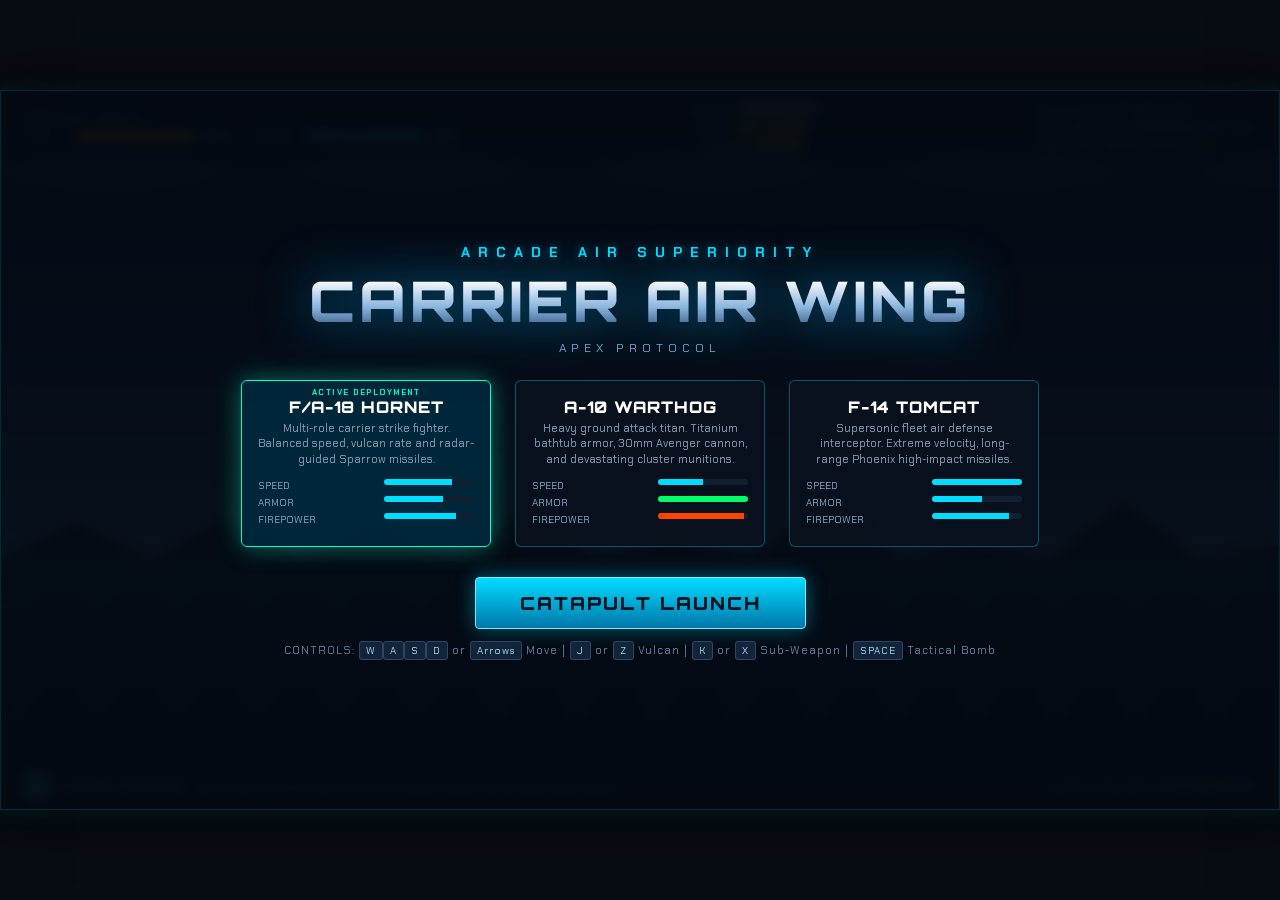
==== index.html @ 788276e0 "feat(caw): implement Carrier Air Wing Apex Protocol engine" ====
<!DOCTYPE html>
<html lang="en">
<head>
  <meta charset="UTF-8">
  <meta name="viewport" content="width=device-width, initial-scale=1.0, maximum-scale=1.0, user-scalable=no">
  <title>Carrier Air Wing: Apex Protocol</title>
  <link rel="preconnect" href="https://fonts.googleapis.com">
  <link rel="preconnect" href="https://fonts.gstatic.com" crossorigin>
  <link href="https://fonts.googleapis.com/css2?family=Chakra+Petch:ital,wght@0,400;0,600;0,700;1,700&family=Orbitron:wght@700;900&display=swap" rel="stylesheet">
  <link rel="stylesheet" href="css/style.css">
</head>
<body>
  <div id="game-container">
    <canvas id="gameCanvas" width="1280" height="720"></canvas>
    
    <!-- Top HUD Overlay -->
    <div id="hud-top" class="ui-layer">
      <div class="hud-block player-info">
        <div class="hud-tag">CALLSIGN: <span id="hud-callsign">VIPER-1</span></div>
        <div class="hud-bars">
          <div class="bar-container fuel-bar-wrap">
            <span class="bar-label">FUEL</span>
            <div class="bar-track"><div id="hud-fuel" class="bar-fill fuel-fill"></div></div>
            <span id="hud-fuel-text" class="bar-num">100%</span>
          </div>
          <div class="bar-container shield-bar-wrap">
            <span class="bar-label">ARMOR</span>
            <div class="bar-track"><div id="hud-shield" class="bar-fill shield-fill"></div></div>
            <span id="hud-shield-text" class="bar-num">100%</span>
          </div>
        </div>
      </div>

      <div class="hud-block score-board">
        <div class="hud-item"><span class="lbl">SCORE</span><span id="hud-score" class="val">0000000</span></div>
        <div class="hud-item"><span class="lbl">HIGH</span><span id="hud-highscore" class="val gold">0075000</span></div>
        <div class="hud-item"><span class="lbl">FUNDS</span><span id="hud-gold" class="val gold">$1500</span></div>
      </div>

      <div class="hud-block weapon-status">
        <div class="hud-tag">PRIMARY GUN: <span id="hud-vulcan-level">MK-1 LVL 1</span></div>
        <div class="hud-tag">SUB-WEAPON: <span id="hud-sub-name">SPARROW AAM</span> (<span id="hud-sub-ammo">24</span>)</div>
        <div class="hud-tag special-bomb">TACTICAL BOMB [SPACE]: <span id="hud-bombs">3</span></div>
      </div>
    </div>

    <!-- Boss Warning Overlay -->
    <div id="boss-warning" class="screen-flash-banner">
      <div class="warning-tape top">WARNING // WARNING // WARNING // WARNING // WARNING</div>
      <div class="warning-content">
        <div class="warning-title">EMERGENCY DETECTED</div>
        <div id="boss-warning-sub" class="warning-sub">MASSIVE AIRBORNE DREADNOUGHT INCOMING</div>
      </div>
      <div class="warning-tape bottom">WARNING // WARNING // WARNING // WARNING // WARNING</div>
    </div>

    <!-- Boss Health Bar -->
    <div id="boss-health-bar">
      <div class="boss-title-row">
        <span id="boss-name" class="boss-name">STRATOSPHERIC FORTRESS</span>
        <span class="boss-tag">TARGET THREAT: CRITICAL</span>
      </div>
      <div class="boss-track">
        <div id="boss-health-fill" class="boss-fill"></div>
      </div>
    </div>

    <!-- Bottom HUD / Radio Comms -->
    <div id="hud-bottom">
      <div class="comm-feed">
        <div class="comm-avatar">HQ</div>
        <div class="comm-text"><span id="comm-speaker" class="comm-speaker">CARRIER COMMAND:</span> <span id="comm-text">Flight wing prepped for catapult launch. Intercept hostile formations!</span></div>
      </div>
      <div class="hud-tag">FLIGHT VECTOR: <span style="color:#00ffcc;">SECTOR BRAVO</span></div>
    </div>

    <!-- Title / Deployment Screen -->
    <div id="title-screen" class="screen-modal">
      <div class="game-logo">
        <div class="logo-sub">ARCADE AIR SUPERIORITY</div>
        <div class="logo-main">CARRIER AIR WING</div>
        <div style="font-size:12px; letter-spacing:5px; color:#6fa8dc; margin-top:4px;">APEX PROTOCOL</div>
      </div>

      <div class="hangar-select">
        <!-- F/A-18 Card -->
        <div class="plane-card selected" data-plane="f18">
          <div class="plane-name">F/A-18 HORNET</div>
          <div class="plane-desc">Multi-role carrier strike fighter. Balanced speed, vulcan rate and radar-guided Sparrow missiles.</div>
          <div class="plane-stat-row"><span>SPEED</span><div class="stat-bar"><div class="stat-bar-fill" style="width:75%;"></div></div></div>
          <div class="plane-stat-row"><span>ARMOR</span><div class="stat-bar"><div class="stat-bar-fill" style="width:65%;"></div></div></div>
          <div class="plane-stat-row"><span>FIREPOWER</span><div class="stat-bar"><div class="stat-bar-fill" style="width:80%;"></div></div></div>
        </div>

        <!-- A-10 Card -->
        <div class="plane-card" data-plane="a10">
          <div class="plane-name">A-10 WARTHOG</div>
          <div class="plane-desc">Heavy ground attack titan. Titanium bathtub armor, 30mm Avenger cannon, and devastating cluster munitions.</div>
          <div class="plane-stat-row"><span>SPEED</span><div class="stat-bar"><div class="stat-bar-fill" style="width:50%;"></div></div></div>
          <div class="plane-stat-row"><span>ARMOR</span><div class="stat-bar"><div class="stat-bar-fill" style="width:100%; background:#00ff66;"></div></div></div>
          <div class="plane-stat-row"><span>FIREPOWER</span><div class="stat-bar"><div class="stat-bar-fill" style="width:95%; background:#ff4400;"></div></div></div>
        </div>

        <!-- F-14 Card -->
        <div class="plane-card" data-plane="f14">
          <div class="plane-name">F-14 TOMCAT</div>
          <div class="plane-desc">Supersonic fleet air defense interceptor. Extreme velocity, long-range Phoenix high-impact missiles.</div>
          <div class="plane-stat-row"><span>SPEED</span><div class="stat-bar"><div class="stat-bar-fill" style="width:100%; background:#00ddff;"></div></div></div>
          <div class="plane-stat-row"><span>ARMOR</span><div class="stat-bar"><div class="stat-bar-fill" style="width:55%;"></div></div></div>
          <div class="plane-stat-row"><span>FIREPOWER</span><div class="stat-bar"><div class="stat-bar-fill" style="width:85%;"></div></div></div>
        </div>
      </div>

      <button id="btn-launch" class="btn-primary">CATAPULT LAUNCH</button>
      <div class="controls-hint">
        CONTROLS: <kbd>W</kbd><kbd>A</kbd><kbd>S</kbd><kbd>D</kbd> or <kbd>Arrows</kbd> Move | <kbd>J</kbd> or <kbd>Z</kbd> Vulcan | <kbd>K</kbd> or <kbd>X</kbd> Sub-Weapon | <kbd>SPACE</kbd> Tactical Bomb
      </div>
    </div>

    <!-- Hangar Armory / Shop Modal -->
    <div id="shop-screen" class="screen-modal hidden">
      <div class="game-logo" style="margin-bottom:14px;">
        <div class="logo-sub">CVN-73 INDEPENDENCE // FLIGHT DECK</div>
        <div class="logo-main" style="font-size:36px;">HANGAR ARMORY</div>
      </div>
      <div style="font-size:16px; margin-bottom:18px;">AVAILABLE FUNDS: <span id="shop-funds" style="color:var(--gold-color); font-weight:900;">$1500</span></div>

      <div class="shop-grid">
        <div class="shop-item-card">
          <div class="shop-item-head">
            <span class="shop-item-title">VULCAN UPGRADE (+1 LVL)</span>
            <span class="shop-item-price">$1200</span>
          </div>
          <p class="shop-item-desc">Increases rotary cannon spread and fire intensity up to Mk-5 Apex firestorm.</p>
          <button class="btn-buy" data-item="vulcan" data-cost="1200">PURCHASE</button>
        </div>

        <div class="shop-item-card">
          <div class="shop-item-head">
            <span class="shop-item-title">MISSILE RESTOCK (+20)</span>
            <span class="shop-item-price">$800</span>
          </div>
          <p class="shop-item-desc">Replenishes guided secondary ordnance racks for heavy strike capability.</p>
          <button class="btn-buy" data-item="missile" data-cost="800">PURCHASE</button>
        </div>

        <div class="shop-item-card">
          <div class="shop-item-head">
            <span class="shop-item-title">TACTICAL BOMB (+1)</span>
            <span class="shop-item-price">$1500</span>
          </div>
          <p class="shop-item-desc">Emergency ordnance that clears all enemy projectiles and inflicts severe blast trauma.</p>
          <button class="btn-buy" data-item="bomb" data-cost="1500">PURCHASE</button>
        </div>

        <div class="shop-item-card">
          <div class="shop-item-head">
            <span class="shop-item-title">ARMOR REPAIR (100%)</span>
            <span class="shop-item-price">$900</span>
          </div>
          <p class="shop-item-desc">Composite ceramic hull patch restores structural durability to maximum.</p>
          <button class="btn-buy" data-item="armor" data-cost="900">PURCHASE</button>
        </div>

        <div class="shop-item-card">
          <div class="shop-item-head">
            <span class="shop-item-title">JP-5 FUEL TANK (100%)</span>
            <span class="shop-item-price">$600</span>
          </div>
          <p class="shop-item-desc">Refills internal aviation fuel tanks to guarantee maximum mission loiter time.</p>
          <button class="btn-buy" data-item="fuel" data-cost="600">PURCHASE</button>
        </div>
      </div>

      <button id="btn-shop-continue" class="btn-primary" style="margin-top:10px;">DEPART CARRIER DECK</button>
    </div>

    <!-- Game Over Screen -->
    <div id="game-over-screen" class="screen-modal hidden">
      <div class="game-logo">
        <div class="logo-sub" style="color:#ff3b30;">MISSION TERMINATED</div>
        <div class="logo-main" style="color:#ff3b30; filter:drop-shadow(0 0 25px rgba(255,0,0,0.8));">AIRCRAFT DESTROYED</div>
      </div>
      <div style="font-size:20px; margin-bottom:24px;">FINAL COMBAT SCORE: <span id="final-score" style="color:#00ddff; font-weight:900;">0000000</span></div>
      <button id="btn-restart" class="btn-primary">SCRAMBLE REPLACEMENT</button>
    </div>

    <!-- Victory Screen -->
    <div id="victory-screen" class="screen-modal hidden">
      <div class="game-logo">
        <div class="logo-sub" style="color:#00ffcc;">AIR THEATER LIBERATED</div>
        <div class="logo-main" style="filter:drop-shadow(0 0 25px rgba(0,255,200,0.8));">MISSION ACCOMPLISHED</div>
      </div>
      <div style="font-size:22px; margin-bottom:24px;">AIR SUPERIORITY SCORE: <span id="victory-score" style="color:var(--gold-color); font-weight:900;">0000000</span></div>
      <p style="color:#8da4be; max-width:600px; text-align:center; margin-bottom:26px; line-height:1.5;">All hostile airborne fortresses and interceptor wings neutralized. The carrier battle group has secured uncontested naval corridors.</p>
      <button id="btn-victory-restart" class="btn-primary">RETURN TO FLIGHT DECK</button>
    </div>
  </div>

  <script src="js/sound.js"></script>
  <script src="js/render.js"></script>
  <script src="js/entities.js"></script>
  <script src="js/stages.js"></script>
  <script src="js/game.js"></script>
</body>
</html>
---- css/style.css ----
:root {
  --primary-color: #0df;
  --primary-glow: rgba(0, 221, 255, 0.4);
  --warning-color: #ff3b30;
  --gold-color: #ffd700;
  --bg-dark: #070b12;
  --panel-bg: rgba(10, 18, 30, 0.88);
  --border-neon: rgba(0, 221, 255, 0.35);
  --font-display: 'Orbitron', -apple-system, BlinkMacSystemFont, "Segoe UI", Roboto, sans-serif;
  --font-mono: 'Chakra Petch', monospace, sans-serif;
}

* {
  box-sizing: border-box;
  margin: 0;
  padding: 0;
  user-select: none;
  -webkit-user-select: none;
}

html, body {
  width: 100%;
  height: 100%;
  overflow: hidden;
  background-color: var(--bg-dark);
  color: #fff;
  font-family: var(--font-mono);
  display: flex;
  align-items: center;
  justify-content: center;
}

#game-container {
  position: relative;
  width: 1280px;
  height: 720px;
  max-width: 100vw;
  max-height: 100vh;
  aspect-ratio: 16 / 9;
  background: #000;
  overflow: hidden;
  box-shadow: 0 0 50px rgba(0, 0, 0, 0.9), 0 0 20px rgba(0, 221, 255, 0.15);
  border: 1px solid rgba(0, 221, 255, 0.2);
}

canvas#gameCanvas {
  display: block;
  width: 100%;
  height: 100%;
  image-rendering: -webkit-optimize-contrast;
  image-rendering: crisp-edges;
}

/* =========================================
   TOP HUD OVERLAY
   ========================================= */
.ui-layer {
  position: absolute;
  pointer-events: none;
  z-index: 10;
}

#hud-top {
  top: 0;
  left: 0;
  right: 0;
  height: 72px;
  display: flex;
  justify-content: space-between;
  align-items: center;
  padding: 8px 24px;
  background: linear-gradient(180deg, rgba(5, 12, 22, 0.95) 0%, rgba(5, 12, 22, 0.7) 70%, transparent 100%);
  border-bottom: 1px solid rgba(0, 221, 255, 0.15);
}

.hud-block {
  display: flex;
  flex-direction: column;
  gap: 4px;
}

.hud-tag {
  font-size: 11px;
  font-weight: 700;
  letter-spacing: 1px;
  color: #8da4be;
  text-transform: uppercase;
}

.hud-tag span {
  color: var(--primary-color);
  font-weight: 900;
}

.hud-tag.special-bomb span {
  color: #ff9500;
}

.hud-bars {
  display: flex;
  gap: 16px;
}

.bar-container {
  display: flex;
  align-items: center;
  gap: 6px;
}

.bar-label {
  font-size: 10px;
  font-weight: 800;
  color: #7b9bb9;
  min-width: 44px;
}

.bar-track {
  width: 120px;
  height: 10px;
  background: rgba(0, 20, 40, 0.8);
  border: 1px solid rgba(0, 221, 255, 0.4);
  border-radius: 2px;
  overflow: hidden;
  box-shadow: inset 0 0 4px rgba(0, 0, 0, 0.8);
}

.bar-fill {
  height: 100%;
  width: 100%;
  transition: width 0.15s ease-out;
}

.fuel-fill {
  background: linear-gradient(90deg, #ff9500, #ffcc00);
  box-shadow: 0 0 6px rgba(255, 204, 0, 0.5);
}

.fuel-fill.critical {
  background: #ff3b30;
  animation: pulse-crit 0.4s infinite alternate;
}

.shield-fill {
  background: linear-gradient(90deg, #0099ff, #00ddff);
  box-shadow: 0 0 6px rgba(0, 221, 255, 0.5);
}

.shield-fill.critical {
  background: #ff3b30;
  animation: pulse-crit 0.4s infinite alternate;
}

@keyframes pulse-crit {
  from { opacity: 0.5; }
  to { opacity: 1; }
}

.bar-num {
  font-size: 11px;
  font-weight: 700;
  min-width: 38px;
  color: #d8e5f2;
}

.score-board {
  align-items: center;
  gap: 2px;
}

.hud-item {
  display: flex;
  gap: 8px;
  font-size: 12px;
}

.hud-item .lbl {
  color: #7694b2;
  font-weight: 700;
}

.hud-item .val {
  font-family: var(--font-display);
  font-weight: 900;
  color: #ffffff;
  letter-spacing: 1px;
}

.hud-item .val.gold {
  color: var(--gold-color);
  text-shadow: 0 0 8px rgba(255, 215, 0, 0.5);
}

/* =========================================
   BOTTOM COCKPIT RADAR & COMMS
   ========================================= */
#hud-bottom {
  position: absolute;
  bottom: 0;
  left: 0;
  right: 0;
  height: 48px;
  padding: 6px 24px;
  display: flex;
  justify-content: space-between;
  align-items: center;
  background: linear-gradient(0deg, rgba(5, 12, 22, 0.95) 0%, rgba(5, 12, 22, 0.6) 80%, transparent 100%);
  border-top: 1px solid rgba(0, 221, 255, 0.1);
  pointer-events: none;
  z-index: 10;
}

.comm-feed {
  display: flex;
  align-items: center;
  gap: 10px;
  font-size: 12px;
}

.comm-avatar {
  width: 24px;
  height: 24px;
  border-radius: 2px;
  background: #00ddff;
  border: 1px solid #fff;
  display: flex;
  align-items: center;
  justify-content: center;
  font-size: 10px;
  font-weight: 900;
  color: #000;
}

.comm-text {
  color: #b9d7ea;
  font-style: italic;
  letter-spacing: 0.5px;
}

.comm-speaker {
  font-weight: 900;
  color: var(--primary-color);
  font-style: normal;
  margin-right: 4px;
}

/* =========================================
   WARNING OVERLAY & BOSS HEALTH
   ========================================= */
.screen-flash-banner {
  position: absolute;
  top: 30%;
  left: 0;
  right: 0;
  transform: translateY(-50%);
  display: none;
  flex-direction: column;
  align-items: center;
  z-index: 25;
  pointer-events: none;
}

.screen-flash-banner.active {
  display: flex;
  animation: banner-zoom 0.5s ease-out;
}

@keyframes banner-zoom {
  0% { transform: translateY(-50%) scale(0.6); opacity: 0; }
  100% { transform: translateY(-50%) scale(1); opacity: 1; }
}

.warning-tape {
  width: 100%;
  background: #ffcc00;
  color: #000;
  font-family: var(--font-display);
  font-weight: 900;
  font-size: 12px;
  padding: 4px 0;
  text-align: center;
  letter-spacing: 6px;
  box-shadow: 0 0 15px rgba(255, 204, 0, 0.6);
}

.warning-content {
  background: rgba(180, 10, 10, 0.85);
  border-top: 3px solid #ff3b30;
  border-bottom: 3px solid #ff3b30;
  width: 100%;
  padding: 16px 0;
  text-align: center;
  box-shadow: 0 0 35px rgba(255, 0, 0, 0.7);
}

.warning-title {
  font-family: var(--font-display);
  font-size: 42px;
  font-weight: 900;
  color: #ffffff;
  letter-spacing: 6px;
  text-shadow: 0 0 20px #ff0000;
  animation: blink 0.3s infinite alternate;
}

.warning-sub {
  font-size: 16px;
  color: #ffcccc;
  letter-spacing: 3px;
  margin-top: 4px;
  font-weight: 700;
}

@keyframes blink {
  from { opacity: 0.8; }
  to { opacity: 1; text-shadow: 0 0 35px #ff3b30; }
}

#boss-health-bar {
  position: absolute;
  top: 80px;
  left: 50%;
  transform: translateX(-50%);
  display: none;
  flex-direction: column;
  align-items: center;
  z-index: 15;
  pointer-events: none;
  width: 650px;
}

#boss-health-bar.active {
  display: flex;
}

.boss-title-row {
  display: flex;
  justify-content: space-between;
  width: 100%;
  margin-bottom: 4px;
}

.boss-name {
  font-family: var(--font-display);
  font-weight: 900;
  font-size: 14px;
  letter-spacing: 2px;
  color: #ff3b30;
  text-shadow: 0 0 10px rgba(255, 59, 48, 0.7);
}

.boss-track {
  width: 100%;
  height: 14px;
  background: rgba(20, 0, 0, 0.8);
  border: 2px solid #ff3b30;
  border-radius: 2px;
  box-shadow: 0 0 12px rgba(255, 59, 48, 0.4);
  overflow: hidden;
}

.boss-fill {
  height: 100%;
  width: 100%;
  background: linear-gradient(90deg, #ff0044, #ff8800);
  transition: width 0.1s linear;
}

/* =========================================
   MENUS / SCREENS (TITLE, SHOP, OVER)
   ========================================= */
.screen-modal {
  position: absolute;
  inset: 0;
  background: rgba(4, 9, 18, 0.94);
  display: flex;
  flex-direction: column;
  align-items: center;
  justify-content: center;
  z-index: 50;
  backdrop-filter: blur(6px);
  padding: 30px;
}

.screen-modal.hidden {
  display: none !important;
}

.game-logo {
  text-align: center;
  margin-bottom: 24px;
}

.logo-sub {
  font-family: var(--font-mono);
  font-size: 14px;
  font-weight: 700;
  color: var(--primary-color);
  letter-spacing: 8px;
  margin-bottom: 4px;
  text-shadow: 0 0 10px var(--primary-glow);
}

.logo-main {
  font-family: var(--font-display);
  font-size: 56px;
  font-weight: 900;
  letter-spacing: 4px;
  background: linear-gradient(180deg, #ffffff 20%, #89b4dd 60%, #1a3c66 100%);
  -webkit-background-clip: text;
  -webkit-text-fill-color: transparent;
  filter: drop-shadow(0 0 25px rgba(0, 180, 255, 0.6));
}

.hangar-select {
  display: flex;
  gap: 24px;
  margin-bottom: 30px;
}

.plane-card {
  width: 250px;
  background: var(--panel-bg);
  border: 1px solid var(--border-neon);
  border-radius: 6px;
  padding: 16px;
  cursor: pointer;
  transition: all 0.2s cubic-bezier(0.165, 0.84, 0.44, 1);
  display: flex;
  flex-direction: column;
  align-items: center;
  position: relative;
  overflow: hidden;
}

.plane-card:hover {
  transform: translateY(-4px);
  border-color: var(--primary-color);
  box-shadow: 0 0 20px var(--primary-glow);
}

.plane-card.selected {
  border-color: #00ffcc;
  background: rgba(0, 40, 60, 0.9);
  box-shadow: 0 0 25px rgba(0, 255, 204, 0.4);
}

.plane-card.selected::before {
  content: "ACTIVE DEPLOYMENT";
  position: absolute;
  top: 6px;
  font-size: 8px;
  font-weight: 900;
  letter-spacing: 1.5px;
  color: #00ffcc;
}

.plane-icon-canvas {
  width: 140px;
  height: 90px;
  margin: 12px 0;
}

.plane-name {
  font-family: var(--font-display);
  font-size: 16px;
  font-weight: 900;
  letter-spacing: 1px;
  margin-bottom: 4px;
}

.plane-desc {
  font-size: 11px;
  color: #8da4be;
  text-align: center;
  line-height: 1.4;
  margin-bottom: 12px;
}

.plane-stat-row {
  width: 100%;
  display: flex;
  justify-content: space-between;
  font-size: 10px;
  margin-bottom: 4px;
  color: #89a7c4;
}

.plane-stat-row .stat-bar {
  width: 90px;
  height: 6px;
  background: #102030;
  border-radius: 3px;
  overflow: hidden;
}

.plane-stat-row .stat-bar-fill {
  height: 100%;
  background: var(--primary-color);
}

.btn-primary {
  font-family: var(--font-display);
  font-size: 18px;
  font-weight: 900;
  letter-spacing: 2px;
  padding: 14px 44px;
  background: linear-gradient(180deg, #00ddff 0%, #0077aa 100%);
  border: 1px solid #7be8ff;
  border-radius: 4px;
  color: #031322;
  cursor: pointer;
  box-shadow: 0 0 20px rgba(0, 221, 255, 0.4);
  transition: all 0.15s ease-in-out;
}

.btn-primary:hover {
  transform: scale(1.05);
  box-shadow: 0 0 30px rgba(0, 221, 255, 0.8);
  filter: brightness(1.15);
}

.btn-primary:active {
  transform: scale(0.98);
}

/* =========================================
   HANGAR ARMORY (SHOP)
   ========================================= */
.shop-grid {
  display: grid;
  grid-template-columns: repeat(3, 1fr);
  gap: 18px;
  max-width: 900px;
  margin-bottom: 24px;
}

.shop-item-card {
  background: var(--panel-bg);
  border: 1px solid var(--border-neon);
  border-radius: 6px;
  padding: 14px;
  display: flex;
  flex-direction: column;
  justify-content: space-between;
}

.shop-item-card:hover {
  border-color: #00ddff;
}

.shop-item-head {
  display: flex;
  justify-content: space-between;
  align-items: center;
  margin-bottom: 6px;
}

.shop-item-title {
  font-family: var(--font-display);
  font-size: 14px;
  font-weight: 700;
  color: #fff;
}

.shop-item-price {
  font-family: var(--font-display);
  font-weight: 900;
  color: var(--gold-color);
  font-size: 14px;
}

.shop-item-desc {
  font-size: 11px;
  color: #8faac8;
  margin-bottom: 12px;
  line-height: 1.4;
}

.btn-buy {
  background: #11344e;
  border: 1px solid #00ddff;
  color: #00ddff;
  font-family: var(--font-display);
  font-size: 12px;
  font-weight: 700;
  padding: 8px;
  border-radius: 3px;
  cursor: pointer;
  transition: all 0.15s ease;
}

.btn-buy:hover:not(:disabled) {
  background: #00ddff;
  color: #051423;
  box-shadow: 0 0 10px rgba(0, 221, 255, 0.5);
}

.btn-buy:disabled {
  opacity: 0.4;
  cursor: not-allowed;
  border-color: #445;
  color: #778;
}

.controls-hint {
  font-size: 11px;
  color: #6885a5;
  margin-top: 14px;
  text-align: center;
  letter-spacing: 1px;
}

.controls-hint kbd {
  background: #132439;
  border: 1px solid #28476b;
  border-radius: 3px;
  padding: 2px 6px;
  color: #9fe2ff;
  font-family: var(--font-mono);
  font-size: 10px;
}
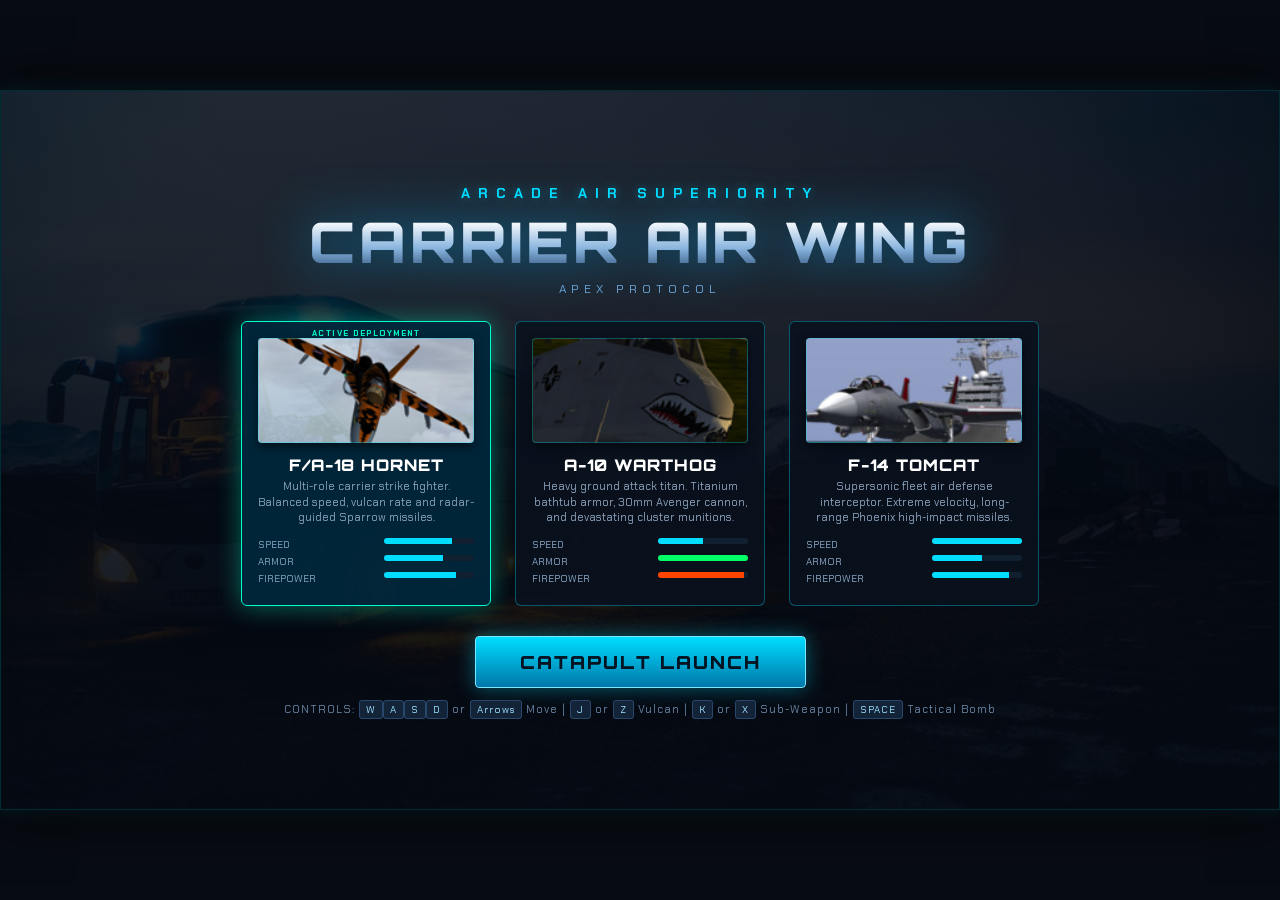
==== commit 426e5583: "feat(assets): integrate high-res military aviation photography and hangar backgrounds" ====
--- a/index.html
+++ b/index.html
@@ -85,6 +85,7 @@
       <div class="hangar-select">
         <!-- F/A-18 Card -->
         <div class="plane-card selected" data-plane="f18">
+          <div class="plane-img-thumb" style="background-image: url('assets/f18_thumb.jpg');"></div>
           <div class="plane-name">F/A-18 HORNET</div>
           <div class="plane-desc">Multi-role carrier strike fighter. Balanced speed, vulcan rate and radar-guided Sparrow missiles.</div>
           <div class="plane-stat-row"><span>SPEED</span><div class="stat-bar"><div class="stat-bar-fill" style="width:75%;"></div></div></div>
@@ -94,6 +95,7 @@
 
         <!-- A-10 Card -->
         <div class="plane-card" data-plane="a10">
+          <div class="plane-img-thumb" style="background-image: url('assets/a10_thumb.jpg');"></div>
           <div class="plane-name">A-10 WARTHOG</div>
           <div class="plane-desc">Heavy ground attack titan. Titanium bathtub armor, 30mm Avenger cannon, and devastating cluster munitions.</div>
           <div class="plane-stat-row"><span>SPEED</span><div class="stat-bar"><div class="stat-bar-fill" style="width:50%;"></div></div></div>
@@ -103,6 +105,7 @@
 
         <!-- F-14 Card -->
         <div class="plane-card" data-plane="f14">
+          <div class="plane-img-thumb" style="background-image: url('assets/f14_thumb.jpg');"></div>
           <div class="plane-name">F-14 TOMCAT</div>
           <div class="plane-desc">Supersonic fleet air defense interceptor. Extreme velocity, long-range Phoenix high-impact missiles.</div>
           <div class="plane-stat-row"><span>SPEED</span><div class="stat-bar"><div class="stat-bar-fill" style="width:100%; background:#00ddff;"></div></div></div>
@@ -204,3 +207,4 @@
   <script src="js/game.js"></script>
 </body>
 </html>
+
--- a/css/style.css
+++ b/css/style.css
@@ -417,6 +417,31 @@
   margin-bottom: 30px;
 }
 
+#title-screen {
+  background: linear-gradient(180deg, rgba(4, 9, 18, 0.82) 0%, rgba(4, 9, 18, 0.95) 100%), url('../assets/carrier_deck.jpg') center/cover no-repeat;
+}
+
+#shop-screen {
+  background: linear-gradient(180deg, rgba(6, 14, 25, 0.88) 0%, rgba(4, 9, 18, 0.96) 100%), url('../assets/f18_splash.png') center/cover no-repeat;
+}
+
+.plane-img-thumb {
+  width: 100%;
+  height: 105px;
+  background-size: cover;
+  background-position: center;
+  border-radius: 4px;
+  border: 1px solid rgba(0, 221, 255, 0.3);
+  margin-bottom: 12px;
+  box-shadow: 0 4px 10px rgba(0, 0, 0, 0.5);
+  transition: transform 0.2s ease;
+}
+
+.plane-card:hover .plane-img-thumb {
+  transform: scale(1.03);
+  border-color: #00ddff;
+}
+
 .plane-card {
   width: 250px;
   background: var(--panel-bg);
@@ -619,3 +644,4 @@
   font-family: var(--font-mono);
   font-size: 10px;
 }
+
